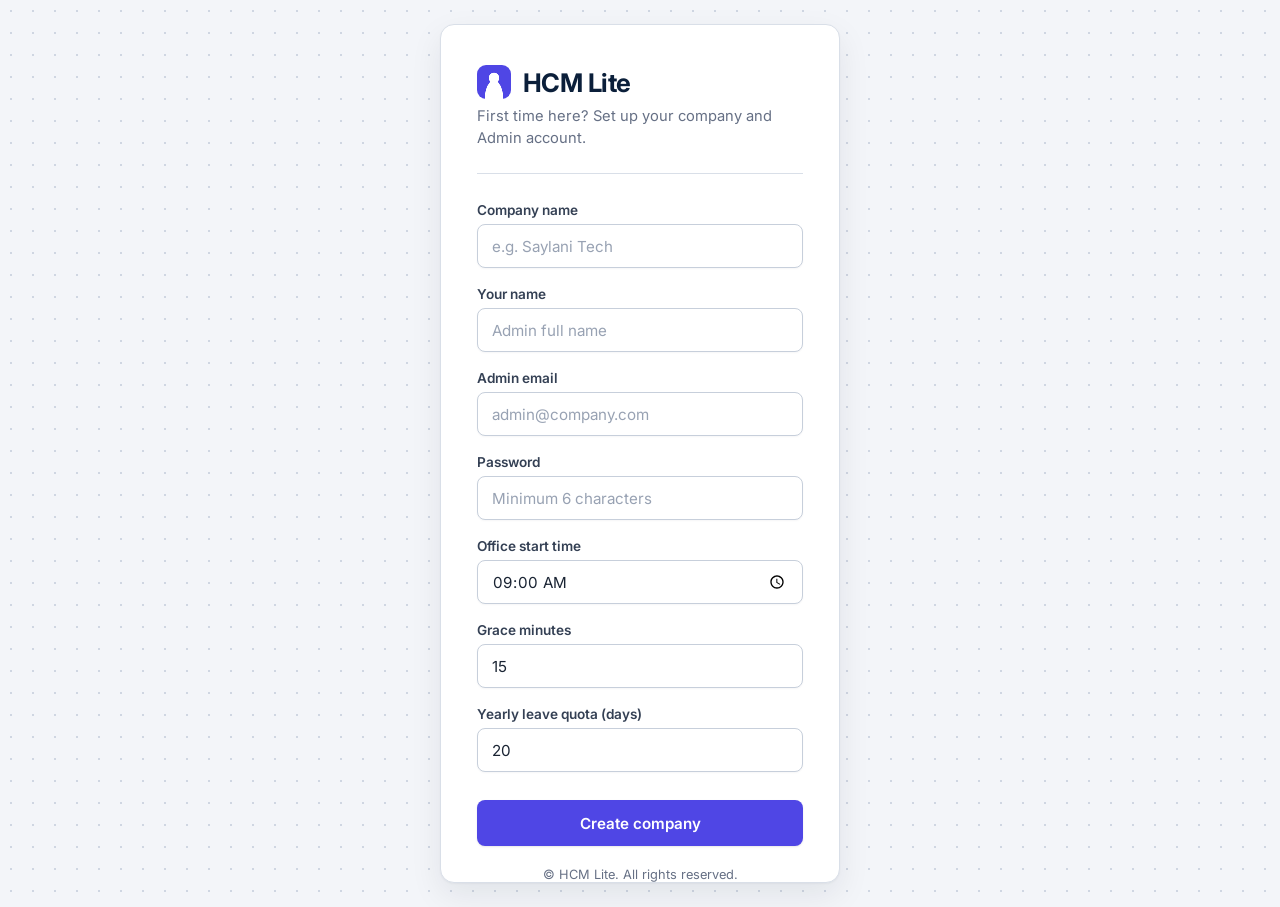
==== index.html @ 4836cca9 "update" ====
<!DOCTYPE html>
<html lang="en">
<head>
  <meta charset="UTF-8">
  <meta name="viewport" content="width=device-width, initial-scale=1.0">
  <title>HCM Lite - Login</title>
  <link rel="stylesheet" href="css/login.css">
</head>
<body class="login-page">
  <div class="login-card">
    <h1>HCM Lite</h1>
    <p id="subtitle">Human Capital Management System</p>

    <!-- First run: create company + admin -->
    <form id="setupForm" hidden novalidate>
      <label for="companyName">Company name</label>
      <input type="text" id="companyName" placeholder="e.g. Saylani Tech">
      <label for="adminName">Your name</label>
      <input type="text" id="adminName" placeholder="Admin full name">
      <label for="adminEmail">Admin email</label>
      <input type="email" id="adminEmail" placeholder="admin@company.com">
      <label for="adminPassword">Password</label>
      <input type="password" id="adminPassword" placeholder="Minimum 6 characters">
      <label for="startTime">Office start time</label>
      <input type="time" id="startTime" value="09:00">
      <label for="graceMinutes">Grace minutes</label>
      <input type="number" id="graceMinutes" min="0" value="15">
      <label for="leaveQuota">Yearly leave quota (days)</label>
      <input type="number" id="leaveQuota" min="1" value="20">
      <button type="submit">Create company</button>
    </form>

    <form id="loginForm" hidden novalidate>
      <label for="email">Email</label>
      <input type="email" id="email" placeholder="Enter email" autocomplete="username">
      <label for="password">Password</label>
      <input type="password" id="password" placeholder="Enter password" autocomplete="current-password">
      <button type="submit">Login</button>
    </form>
  </div>

  <script src="js/storage.js"></script>
  <script src="js/auth.js"></script>
  <script>
    const user = currentUser();
    if (user) location.href = "pages/" + (user.role === "admin" ? "admin.html" : "employee.html");

    const setupForm = document.getElementById("setupForm"), loginForm = document.getElementById("loginForm");
    const val = id => document.getElementById(id).value.trim();

    if (getCompany()) {
      loginForm.hidden = false;
    } else {
      setupForm.hidden = false;
      document.getElementById("subtitle").textContent = "First time here? Set up your company and Admin account.";
    }

    setupForm.addEventListener("submit", e => {
      e.preventDefault();
      let ok = true;
      ok = setErr("companyName", val("companyName") ? "" : "Company name is required") && ok;
      ok = setErr("adminName", val("adminName") ? "" : "Your name is required") && ok;
      ok = setErr("adminEmail", isEmail(val("adminEmail")) ? "" : "Enter a valid email") && ok;
      ok = setErr("adminPassword", val("adminPassword").length >= 6 ? "" : "At least 6 characters") && ok;
      ok = setErr("startTime", val("startTime") ? "" : "Required") && ok;
      ok = setErr("graceMinutes", val("graceMinutes") !== "" && +val("graceMinutes") >= 0 ? "" : "Enter 0 or more") && ok;
      ok = setErr("leaveQuota", +val("leaveQuota") > 0 ? "" : "Enter a number above 0") && ok;
      if (!ok) return;
      save(KEYS.company, { name: val("companyName"), start: val("startTime"), grace: +val("graceMinutes"), quota: +val("leaveQuota"), workDays: [1, 2, 3, 4, 5] });
      const adminUser = { id: Date.now(), name: val("adminName"), email: val("adminEmail").toLowerCase(), password: val("adminPassword"), role: "admin", department: "Management", salary: 0 };
      save(KEYS.users, [adminUser]);
      save(KEYS.session, { id: adminUser.id });
      location.href = "pages/admin.html";
    });

    loginForm.addEventListener("submit", e => {
      e.preventDefault();
      const found = getUsers().find(u => u.email === val("email").toLowerCase() && u.password === document.getElementById("password").value);
      if (!setErr("password", found ? "" : "Wrong email or password")) return;
      save(KEYS.session, { id: found.id });
      location.href = "pages/" + (found.role === "admin" ? "admin.html" : "employee.html");
    });
  </script>
</body>
</html>
---- css/login.css ----
@import url("https://fonts.googleapis.com/css2?family=Inter:wght@400;500;600;700&display=swap");

:root {
  --navy: #0b1f3a;
  --blue: #4f46e5;
  --blue-dark: #4338ca;
  --bg: #f3f5f9;
  --ink: #1a2433;
  --muted: #667085;
  --line: #d9dfe8;
  --danger: #c0291f;
}

* { box-sizing: border-box; margin: 0; padding: 0; }

body.login-page {
  min-height: 100vh;
  display: flex;
  align-items: center;
  justify-content: center;
  padding: 24px;
  font-family: "Inter", system-ui, -apple-system, "Segoe UI", sans-serif;
  color: var(--ink);
  background-color: var(--bg);
  /* subtle dot grid */
  background-image: radial-gradient(#cfd6e2 1px, transparent 1px);
  background-size: 22px 22px;
  -webkit-font-smoothing: antialiased;
}

body.login-page::after {
  content: "\00A9  HCM Lite. All rights reserved.";
  position: fixed;
  bottom: 18px;
  left: 0;
  right: 0;
  text-align: center;
  font-size: 0.8rem;
  color: var(--muted);
}

.login-card {
  width: 100%;
  max-width: 400px;
  padding: 40px 36px 36px;
  background: #fff;
  border: 1px solid var(--line);
  border-radius: 14px;
  box-shadow: 0 1px 2px rgba(16, 24, 40, 0.04), 0 12px 32px rgba(16, 24, 40, 0.08);
}

.login-card h1 {
  display: flex;
  align-items: center;
  gap: 12px;
  font-size: 1.6rem;
  font-weight: 700;
  letter-spacing: -0.02em;
  color: var(--navy);
  margin-bottom: 6px;
}
.login-card h1::before {
  content: "";
  width: 34px;
  height: 34px;
  flex-shrink: 0;
  border-radius: 9px;
  background:
    radial-gradient(circle at 50% 38%, #fff 0 5px, transparent 5.5px),
    radial-gradient(ellipse at 50% 100%, #fff 0 9px, transparent 9.5px),
    var(--blue);
}

.login-card > p {
  font-size: 0.92rem;
  line-height: 1.5;
  color: var(--muted);
  margin-bottom: 28px;
  padding-bottom: 24px;
  border-bottom: 1px solid var(--line);
}

label {
  display: block;
  font-size: 0.85rem;
  font-weight: 600;
  color: #344054;
  margin: 18px 0 6px;
}

input {
  width: 100%;
  height: 44px;
  padding: 0 14px;
  font: inherit;
  font-size: 0.95rem;
  color: var(--ink);
  background: #fff;
  border: 1px solid #c7cfdb;
  border-radius: 8px;
  box-shadow: 0 1px 2px rgba(16, 24, 40, 0.04);
  transition: border-color 0.15s, box-shadow 0.15s;
}
input::placeholder { color: #98a2b3; }
input:hover { border-color: #a9b4c4; }
input:focus {
  outline: none;
  border-color: var(--blue);
  box-shadow: 0 0 0 4px rgba(79, 70, 229, 0.15);
}

button[type="submit"] {
  display: block;
  width: 100%;
  height: 46px;
  margin-top: 28px;
  font: inherit;
  font-size: 0.95rem;
  font-weight: 600;
  color: #fff;
  background: var(--blue);
  border: none;
  border-radius: 8px;
  box-shadow: 0 1px 2px rgba(16, 24, 40, 0.1);
  cursor: pointer;
  transition: background 0.15s, transform 0.05s;
}
button[type="submit"]:hover { background: var(--blue-dark); }
button[type="submit"]:active { transform: translateY(1px); }
button[type="submit"]:focus-visible {
  outline: none;
  box-shadow: 0 0 0 4px rgba(79, 70, 229, 0.3);
}
button[type="submit"]:disabled { opacity: 0.6; cursor: not-allowed; }

#errorMessage {
  margin-top: 16px;
  font-size: 0.88rem;
  line-height: 1.4;
  color: var(--danger);
}
#errorMessage:empty { display: none; }
#errorMessage:not(:empty) {
  padding: 11px 14px;
  background: #fef3f2;
  border: 1px solid #fecdca;
  border-radius: 8px;
}

@media (max-width: 480px) {
  .login-card { padding: 30px 22px 26px; }
}

@media (prefers-reduced-motion: reduce) {
  * { transition: none !important; }
}

.err { display: block; margin-top: 5px; font-size: 0.8rem; color: var(--danger); }
.err:empty { display: none; }
form[hidden] { display: none; }
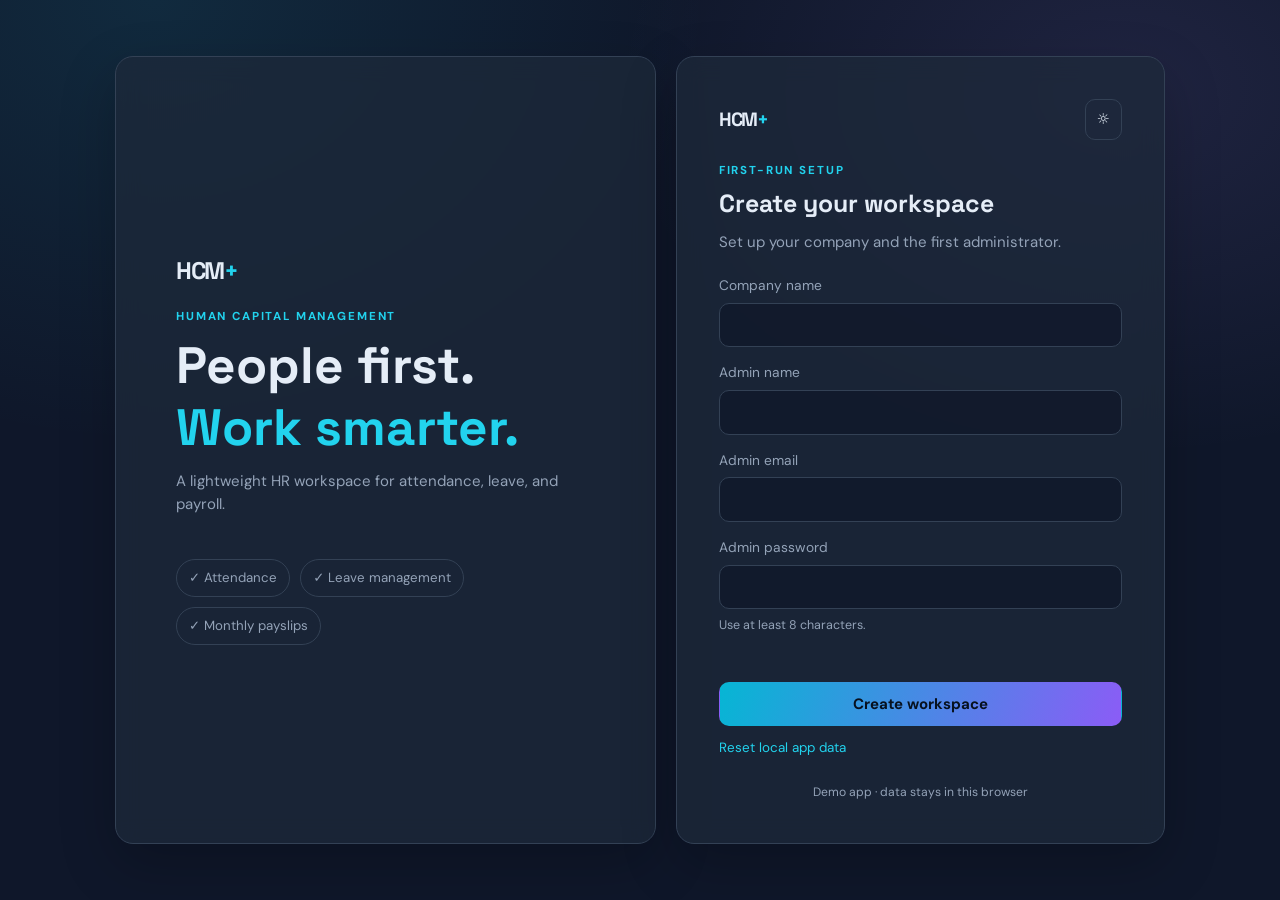
==== commit e702a389: "tayyab" ====
--- a/index.html
+++ b/index.html
@@ -1,85 +1,83 @@
-<!DOCTYPE html>
+<!doctype html>
 <html lang="en">
 <head>
-  <meta charset="UTF-8">
-  <meta name="viewport" content="width=device-width, initial-scale=1.0">
-  <title>HCM Lite - Login</title>
-  <link rel="stylesheet" href="css/login.css">
+  <meta charset="utf-8">
+  <meta name="viewport" content="width=device-width, initial-scale=1">
+  <title>HCM Lite · Sign in</title>
+  <link rel="stylesheet" href="css/style.css">
 </head>
-<body class="login-page">
-  <div class="login-card">
-    <h1>HCM Lite</h1>
-    <p id="subtitle">Human Capital Management System</p>
-
-    <!-- First run: create company + admin -->
-    <form id="setupForm" hidden novalidate>
-      <label for="companyName">Company name</label>
-      <input type="text" id="companyName" placeholder="e.g. Saylani Tech">
-      <label for="adminName">Your name</label>
-      <input type="text" id="adminName" placeholder="Admin full name">
-      <label for="adminEmail">Admin email</label>
-      <input type="email" id="adminEmail" placeholder="admin@company.com">
-      <label for="adminPassword">Password</label>
-      <input type="password" id="adminPassword" placeholder="Minimum 6 characters">
-      <label for="startTime">Office start time</label>
-      <input type="time" id="startTime" value="09:00">
-      <label for="graceMinutes">Grace minutes</label>
-      <input type="number" id="graceMinutes" min="0" value="15">
-      <label for="leaveQuota">Yearly leave quota (days)</label>
-      <input type="number" id="leaveQuota" min="1" value="20">
-      <button type="submit">Create company</button>
-    </form>
-
-    <form id="loginForm" hidden novalidate>
-      <label for="email">Email</label>
-      <input type="email" id="email" placeholder="Enter email" autocomplete="username">
-      <label for="password">Password</label>
-      <input type="password" id="password" placeholder="Enter password" autocomplete="current-password">
-      <button type="submit">Login</button>
-    </form>
-  </div>
-
-  <script src="js/storage.js"></script>
-  <script src="js/auth.js"></script>
+<body class="auth-page">
+  <main class="auth-shell">
+    <section class="auth-brand glass">
+      <div class="brand-mark">HCM<span>+</span></div>
+      <p class="eyebrow">HUMAN CAPITAL MANAGEMENT</p>
+      <h1>People first.<br><span>Work smarter.</span></h1>
+      <p class="muted">A lightweight HR workspace for attendance, leave, and payroll.</p>
+      <div class="auth-points"><span>✓ Attendance</span><span>✓ Leave management</span><span>✓ Monthly payslips</span></div>
+    </section>
+    <section class="auth-card glass">
+      <div class="topline"><span class="brand-mark small">HCM<span>+</span></span><button id="themeToggle" class="icon-btn" aria-label="Toggle theme">☼</button></div>
+      <div id="setupPanel" hidden>
+        <p class="eyebrow">FIRST-RUN SETUP</p><h2>Create your workspace</h2>
+        <p class="muted">Set up your company and the first administrator.</p>
+        <form id="setupForm" novalidate>
+          <label>Company name<input name="company" required autocomplete="organization"></label>
+          <label>Admin name<input name="name" required autocomplete="name"></label>
+          <label>Admin email<input name="email" type="email" required autocomplete="email"></label>
+          <label>Admin password<input name="password" type="password" minlength="8" required autocomplete="new-password"><small>Use at least 8 characters.</small></label>
+          <p class="form-error" id="setupError" role="alert"></p>
+          <button class="btn primary full" type="submit">Create workspace</button>
+        </form>
+        <button id="resetStorage" class="text-btn" type="button">Reset local app data</button>
+      </div>
+      <div id="loginPanel" hidden>
+        <p class="eyebrow">WELCOME BACK</p><h2>Sign in to HCM Lite</h2>
+        <p class="muted" id="companyGreeting">Your people, all in one place.</p>
+        <form id="loginForm" novalidate>
+          <label>Email address<input name="email" type="email" required autocomplete="username"></label>
+          <label>Password<input name="password" type="password" required autocomplete="current-password"></label>
+          <p class="form-error" id="loginError" role="alert"></p>
+          <button class="btn primary full" type="submit">Sign in</button>
+        </form>
+        <button id="repairSetup" class="text-btn" type="button">Can't sign in? Reset app and set up again</button>
+      </div>
+      <p class="fine-print">Demo app · data stays in this browser</p>
+    </section>
+  </main>
+  <script src="js/storage.js"></script><script src="js/auth.js"></script>
   <script>
-    const user = currentUser();
-    if (user) location.href = "pages/" + (user.role === "admin" ? "admin.html" : "employee.html");
-
-    const setupForm = document.getElementById("setupForm"), loginForm = document.getElementById("loginForm");
-    const val = id => document.getElementById(id).value.trim();
-
-    if (getCompany()) {
-      loginForm.hidden = false;
-    } else {
-      setupForm.hidden = false;
-      document.getElementById("subtitle").textContent = "First time here? Set up your company and Admin account.";
+    HCM.applyTheme();
+    const setupPanel = document.querySelector('#setupPanel'), loginPanel = document.querySelector('#loginPanel');
+    function showCorrectPanel() {
+      const company = HCM.get('hcm_company', null), users = HCM.get('hcm_users', []);
+      const needsSetup = !company || !company.name || !Array.isArray(users) || !users.some(u => u.role === 'admin');
+      setupPanel.hidden = !needsSetup; loginPanel.hidden = needsSetup;
+      if (!needsSetup) document.querySelector('#companyGreeting').textContent = `Sign in to ${company.name}.`;
     }
-
-    setupForm.addEventListener("submit", e => {
-      e.preventDefault();
-      let ok = true;
-      ok = setErr("companyName", val("companyName") ? "" : "Company name is required") && ok;
-      ok = setErr("adminName", val("adminName") ? "" : "Your name is required") && ok;
-      ok = setErr("adminEmail", isEmail(val("adminEmail")) ? "" : "Enter a valid email") && ok;
-      ok = setErr("adminPassword", val("adminPassword").length >= 6 ? "" : "At least 6 characters") && ok;
-      ok = setErr("startTime", val("startTime") ? "" : "Required") && ok;
-      ok = setErr("graceMinutes", val("graceMinutes") !== "" && +val("graceMinutes") >= 0 ? "" : "Enter 0 or more") && ok;
-      ok = setErr("leaveQuota", +val("leaveQuota") > 0 ? "" : "Enter a number above 0") && ok;
-      if (!ok) return;
-      save(KEYS.company, { name: val("companyName"), start: val("startTime"), grace: +val("graceMinutes"), quota: +val("leaveQuota"), workDays: [1, 2, 3, 4, 5] });
-      const adminUser = { id: Date.now(), name: val("adminName"), email: val("adminEmail").toLowerCase(), password: val("adminPassword"), role: "admin", department: "Management", salary: 0 };
-      save(KEYS.users, [adminUser]);
-      save(KEYS.session, { id: adminUser.id });
-      location.href = "pages/admin.html";
+    showCorrectPanel();
+    document.querySelector('#themeToggle').addEventListener('click', HCM.toggleTheme);
+    document.querySelector('#resetStorage').addEventListener('click', () => {
+      if (confirm('Clear all HCM Lite data in this browser? This cannot be undone.')) { HCM.clearAppData(); showCorrectPanel(); }
     });
-
-    loginForm.addEventListener("submit", e => {
-      e.preventDefault();
-      const found = getUsers().find(u => u.email === val("email").toLowerCase() && u.password === document.getElementById("password").value);
-      if (!setErr("password", found ? "" : "Wrong email or password")) return;
-      save(KEYS.session, { id: found.id });
-      location.href = "pages/" + (found.role === "admin" ? "admin.html" : "employee.html");
+    document.querySelector('#repairSetup').addEventListener('click', () => {
+      if (confirm('This removes the company, users, attendance and leave records stored by HCM Lite in this browser. Continue?')) { HCM.clearAppData(); showCorrectPanel(); }
+    });
+    document.querySelector('#setupForm').addEventListener('submit', e => {
+      e.preventDefault(); const f = new FormData(e.currentTarget);
+      const company = String(f.get('company') || '').trim(), name = String(f.get('name') || '').trim(), email = String(f.get('email') || '').trim().toLowerCase(), password = String(f.get('password') || '');
+      const err = document.querySelector('#setupError'); err.textContent = '';
+      if (!company || !name || !/^[^\s@]+@[^\s@]+\.[^\s@]+$/.test(email) || password.length < 8) { err.textContent = 'Enter a company, admin name, valid email, and password of at least 8 characters.'; return; }
+      HCM.set('hcm_company', { name: company, startTime: '09:00', graceMinutes: 15, leaveQuota: 20, workingDays: [1,2,3,4,5] });
+      HCM.set('hcm_users', [{ id: HCM.id(), name, email, password, role: 'admin', department: 'Administration', salary: 0, active: true }]);
+      HCM.set('hcm_attendance', []); HCM.set('hcm_leaves', []); HCM.set('hcm_announcements', []);
+      HCM.login(HCM.get('hcm_users', [])[0]); location.href = 'pages/admin.html';
+    });
+    document.querySelector('#loginForm').addEventListener('submit', e => {
+      e.preventDefault(); const f = new FormData(e.currentTarget), email = String(f.get('email') || '').trim().toLowerCase(), password = String(f.get('password') || '');
+      const users = HCM.get('hcm_users', []), user = users.find(u => u.email.toLowerCase() === email && u.password === password && u.active !== false);
+      const err = document.querySelector('#loginError'); err.textContent = '';
+      if (!user) { err.textContent = 'Email or password is incorrect, or this account is inactive.'; return; }
+      HCM.login(user); location.href = user.role === 'admin' ? 'pages/admin.html' : 'pages/employee.html';
     });
   </script>
-</body>
-</html>
+</body></html>
--- a/css/style.css
+++ b/css/style.css
@@ -0,0 +1,6 @@
+@import url('https://fonts.googleapis.com/css2?family=DM+Sans:wght@400;500;600;700&family=Space+Grotesk:wght@500;600;700&display=swap');
+:root{color-scheme:dark;--bg:#0f172a;--panel:rgba(30,41,59,.76);--panel-solid:#1e293b;--line:#334155;--text:#e5edf7;--muted:#94a3b8;--cyan:#22d3ee;--purple:#a78bfa;--green:#34d399;--red:#fb7185;--amber:#fbbf24;--shadow:0 20px 55px rgba(0,0,0,.22)}
+*{box-sizing:border-box}html{min-height:100%;background:var(--bg)}body{margin:0;background:radial-gradient(ellipse at 12% 0%,rgba(34,211,238,.10),transparent 35%),radial-gradient(ellipse at 88% 10%,rgba(167,139,250,.11),transparent 32%),var(--bg);color:var(--text);font:15px/1.5 'DM Sans',system-ui,sans-serif;min-height:100vh}h1,h2,h3,h4{font-family:'Space Grotesk',sans-serif;line-height:1.2;margin:0 0 12px}h1{font-size:clamp(2rem,4vw,3.5rem)}h2{font-size:1.55rem}h3{font-size:1.05rem}p{margin:0 0 14px}a{color:var(--cyan);text-decoration:none}button,input,select,textarea{font:inherit}button{cursor:pointer}.muted,small,.fine-print{color:var(--muted)}small{font-size:.78rem}.glass,.panel{background:var(--panel);border:1px solid var(--line);backdrop-filter:blur(12px);box-shadow:var(--shadow);border-radius:18px}.auth-page{display:grid;place-items:center;padding:24px}.auth-shell{width:min(1050px,100%);display:grid;grid-template-columns:1.05fr .95fr;gap:20px}.auth-brand{padding:clamp(28px,5vw,60px);display:flex;flex-direction:column;justify-content:center;min-height:550px}.brand-mark{font:700 1.5rem 'Space Grotesk';letter-spacing:-.06em;color:var(--text)}.brand-mark span{color:var(--cyan)}.brand-mark.small{font-size:1.2rem}.eyebrow{color:var(--cyan);font-size:.72rem;font-weight:700;letter-spacing:.16em;margin:22px 0 10px}.auth-brand h1 span{color:var(--cyan)}.auth-points{display:flex;gap:10px;flex-wrap:wrap;margin-top:30px}.auth-points span{border:1px solid var(--line);border-radius:99px;padding:8px 12px;color:var(--muted);font-size:.83rem}.auth-card{padding:clamp(24px,4vw,42px);align-self:center}.topline{display:flex;align-items:center;justify-content:space-between}.auth-card h2{margin-top:8px}.auth-card form{display:grid;gap:15px;margin-top:22px}.auth-card label,.field{display:grid;gap:7px;color:var(--muted);font-size:.86rem}input,select,textarea{width:100%;border:1px solid var(--line);border-radius:10px;padding:11px 12px;color:var(--text);background:rgba(15,23,42,.75);outline:none}input:focus,select:focus,textarea:focus{border-color:var(--cyan);box-shadow:0 0 0 3px rgba(34,211,238,.1)}input[type=checkbox]{width:auto}.btn{border:1px solid transparent;border-radius:10px;padding:10px 15px;font-weight:700;transition:.15s}.btn:hover{transform:translateY(-1px)}.btn.primary{background:linear-gradient(110deg,#06b6d4,#8b5cf6);color:#07111f}.btn.secondary{background:rgba(148,163,184,.1);border-color:var(--line);color:var(--text)}.btn.danger{background:rgba(251,113,133,.12);border-color:rgba(251,113,133,.35);color:var(--red)}.btn.success{background:rgba(52,211,153,.12);border-color:rgba(52,211,153,.35);color:var(--green)}.btn.small{padding:6px 9px;font-size:.8rem}.btn.full{width:100%;margin-top:3px}.icon-btn{background:transparent;border:1px solid var(--line);border-radius:10px;color:var(--text);padding:8px 11px}.text-btn{background:none;border:0;color:var(--cyan);padding:12px 0 0;font-size:.84rem}.fine-print{font-size:.76rem;text-align:center;margin:24px 0 0}.form-error{color:var(--red);font-size:.85rem;margin:0;min-height:1em}.app-layout{min-height:100vh;display:grid;grid-template-columns:250px minmax(0,1fr)}.sidebar{padding:24px 16px;border-right:1px solid var(--line);background:rgba(15,23,42,.84);display:flex;flex-direction:column;gap:28px;position:sticky;top:0;height:100vh}.sidebar .brand-mark{padding:0 12px}.nav-label{font-size:.7rem;letter-spacing:.15em;color:#64748b;padding:0 12px;margin-bottom:6px}.nav-links{display:grid;gap:5px}.nav-links a{color:var(--muted);padding:11px 12px;border-radius:10px;display:flex;gap:12px;align-items:center}.nav-links a:hover,.nav-links a.active{color:var(--text);background:rgba(34,211,238,.1)}.nav-links a.active{border:1px solid rgba(34,211,238,.17)}.sidebar-bottom{margin-top:auto;display:grid;gap:12px}.user-chip{padding:12px;border:1px solid var(--line);border-radius:12px;overflow-wrap:anywhere}.user-chip strong{display:block}.main-area{padding:clamp(16px,3vw,34px);min-width:0}.mobile-top{display:none}.page-header{display:flex;justify-content:space-between;gap:16px;align-items:flex-start;margin-bottom:25px}.page-header p{color:var(--muted);margin:0}.header-actions{display:flex;gap:8px;flex-wrap:wrap}.grid{display:grid;gap:16px}.stats-grid{grid-template-columns:repeat(4,minmax(0,1fr));margin-bottom:18px}.stat{padding:20px}.stat-label{font-size:.82rem;color:var(--muted)}.stat-value{font:700 2rem 'Space Grotesk';margin:8px 0}.stat-note{font-size:.78rem;color:var(--muted)}.accent-dot{display:inline-block;width:8px;height:8px;border-radius:50%;background:var(--cyan);margin-right:6px}.two-col{grid-template-columns:minmax(0,1.25fr) minmax(280px,.75fr)}.panel{padding:20px;min-width:0}.panel-head{display:flex;align-items:center;justify-content:space-between;gap:12px;margin-bottom:17px}.panel-head p{color:var(--muted);font-size:.82rem;margin:0}.form-grid{display:grid;grid-template-columns:repeat(2,minmax(0,1fr));gap:14px}.form-grid .wide{grid-column:1/-1}.actions{display:flex;gap:7px;flex-wrap:wrap}.toolbar{display:flex;gap:10px;flex-wrap:wrap;margin-bottom:15px}.toolbar>*{flex:1;min-width:150px}.table-wrap{overflow-x:auto}table{width:100%;border-collapse:collapse;white-space:nowrap;font-size:.86rem}th,td{text-align:left;padding:12px 10px;border-bottom:1px solid rgba(51,65,85,.7)}th{font-size:.72rem;color:var(--muted);text-transform:uppercase;letter-spacing:.06em}tbody tr:hover{background:rgba(148,163,184,.04)}.badge{display:inline-flex;align-items:center;border-radius:99px;padding:4px 9px;font-size:.73rem;font-weight:700;background:rgba(148,163,184,.12);color:var(--muted)}.badge.present,.badge.approved,.badge.active{background:rgba(52,211,153,.12);color:var(--green)}.badge.late,.badge.pending{background:rgba(251,191,36,.12);color:var(--amber)}.badge.absent,.badge.rejected,.badge.half-day,.badge.inactive{background:rgba(251,113,133,.12);color:var(--red)}.empty{padding:25px;text-align:center;color:var(--muted)}.notice{border:1px solid rgba(34,211,238,.2);background:rgba(34,211,238,.06);padding:13px;border-radius:12px;color:var(--muted);font-size:.84rem}.notice strong{color:var(--text)}.split{display:grid;grid-template-columns:1fr 1fr;gap:12px}.quick-action{display:flex;flex-direction:column;gap:8px;padding:16px;border:1px solid var(--line);border-radius:13px;background:rgba(15,23,42,.35)}.quick-action strong{font-size:.92rem}.quick-action span{font-size:.8rem;color:var(--muted)}.chat-launch{position:fixed;right:22px;bottom:22px;z-index:20;width:54px;height:54px;border-radius:50%;border:0;background:linear-gradient(135deg,#06b6d4,#8b5cf6);color:#06121e;font-size:1.35rem;box-shadow:0 10px 30px rgba(34,211,238,.22)}.chat-box{position:fixed;right:22px;bottom:88px;z-index:20;width:min(360px,calc(100vw - 32px));height:430px;display:none;flex-direction:column;overflow:hidden;background:var(--panel-solid);border:1px solid var(--line);border-radius:18px;box-shadow:var(--shadow)}.chat-box.open{display:flex}.chat-head{padding:15px;border-bottom:1px solid var(--line);display:flex;justify-content:space-between}.chat-log{padding:13px;overflow:auto;flex:1;display:flex;flex-direction:column;gap:10px}.chat-msg{padding:10px 12px;border-radius:12px;background:rgba(148,163,184,.1);max-width:92%;font-size:.85rem;white-space:pre-wrap}.chat-msg.me{align-self:flex-end;background:rgba(34,211,238,.13)}.chat-form{padding:12px;display:flex;gap:8px;border-top:1px solid var(--line)}.chat-form input{min-width:0}.chat-form .btn{padding:8px 12px}.theme-light{color-scheme:light;--bg:#edf2f9;--panel:rgba(255,255,255,.82);--panel-solid:#fff;--line:#d5deea;--text:#172033;--muted:#64748b;--shadow:0 15px 45px rgba(15,23,42,.08)}.theme-light body,.theme-light{background-color:var(--bg);color:var(--text)}.theme-light input,.theme-light select,.theme-light textarea{background:#fff;color:var(--text)}.theme-light .sidebar{background:rgba(248,250,252,.92)}.theme-light .quick-action{background:rgba(255,255,255,.6)}.theme-light .chat-box{background:#fff}.payslip{max-width:850px;margin:auto;padding:clamp(22px,5vw,48px);background:#fff;color:#172033;border-radius:12px}.payslip h1,.payslip h2,.payslip h3{color:#172033}.payslip .muted{color:#64748b}.payslip table th,.payslip table td{border-color:#e2e8f0}.payslip .badge{color:#172033;background:#e2e8f0}.print-only{display:none}.hidden{display:none!important}.chart-canvas{width:100%;max-height:280px}.field-error{color:var(--red);font-size:.76rem;min-height:.8em}.announcement{border-left:3px solid var(--purple);padding:10px 12px;background:rgba(167,139,250,.07);border-radius:0 8px 8px 0;margin-bottom:10px}.mobile-nav{display:none}
+@media(max-width:1000px){.app-layout{grid-template-columns:210px minmax(0,1fr)}.stats-grid{grid-template-columns:repeat(2,minmax(0,1fr))}.two-col{grid-template-columns:1fr}.sidebar{padding:20px 10px}}
+@media(max-width:720px){.auth-shell{grid-template-columns:1fr}.auth-brand{min-height:auto;padding:28px}.auth-brand h1{font-size:2.25rem}.auth-points{margin-top:15px}.app-layout{display:block}.sidebar{display:none}.mobile-top{display:flex;justify-content:space-between;align-items:center;padding:14px 17px;border-bottom:1px solid var(--line);background:rgba(15,23,42,.88);position:sticky;top:0;z-index:10}.mobile-top .nav-links{display:flex;gap:4px;overflow-x:auto}.mobile-top .nav-links a{white-space:nowrap;padding:8px;font-size:.8rem}.main-area{padding:18px 13px 95px}.page-header{display:block}.header-actions{margin-top:14px}.stats-grid{gap:10px}.stat{padding:15px}.stat-value{font-size:1.6rem}.panel{padding:15px}.form-grid{grid-template-columns:1fr}.form-grid .wide{grid-column:auto}.split{grid-template-columns:1fr}.chat-launch{right:15px;bottom:15px}.chat-box{right:16px;bottom:78px}.mobile-top .brand-mark{font-size:1.1rem}.toolbar>*{min-width:120px}}
+@media print{body{background:#fff!important;color:#172033!important}.sidebar,.mobile-top,.page-header,.chat-launch,.chat-box,.no-print,button{display:none!important}.app-layout{display:block}.main-area{padding:0}.payslip{box-shadow:none;border:0;padding:0;max-width:none}.print-only{display:block}.panel{box-shadow:none;background:#fff;border-color:#ddd;color:#172033}}
